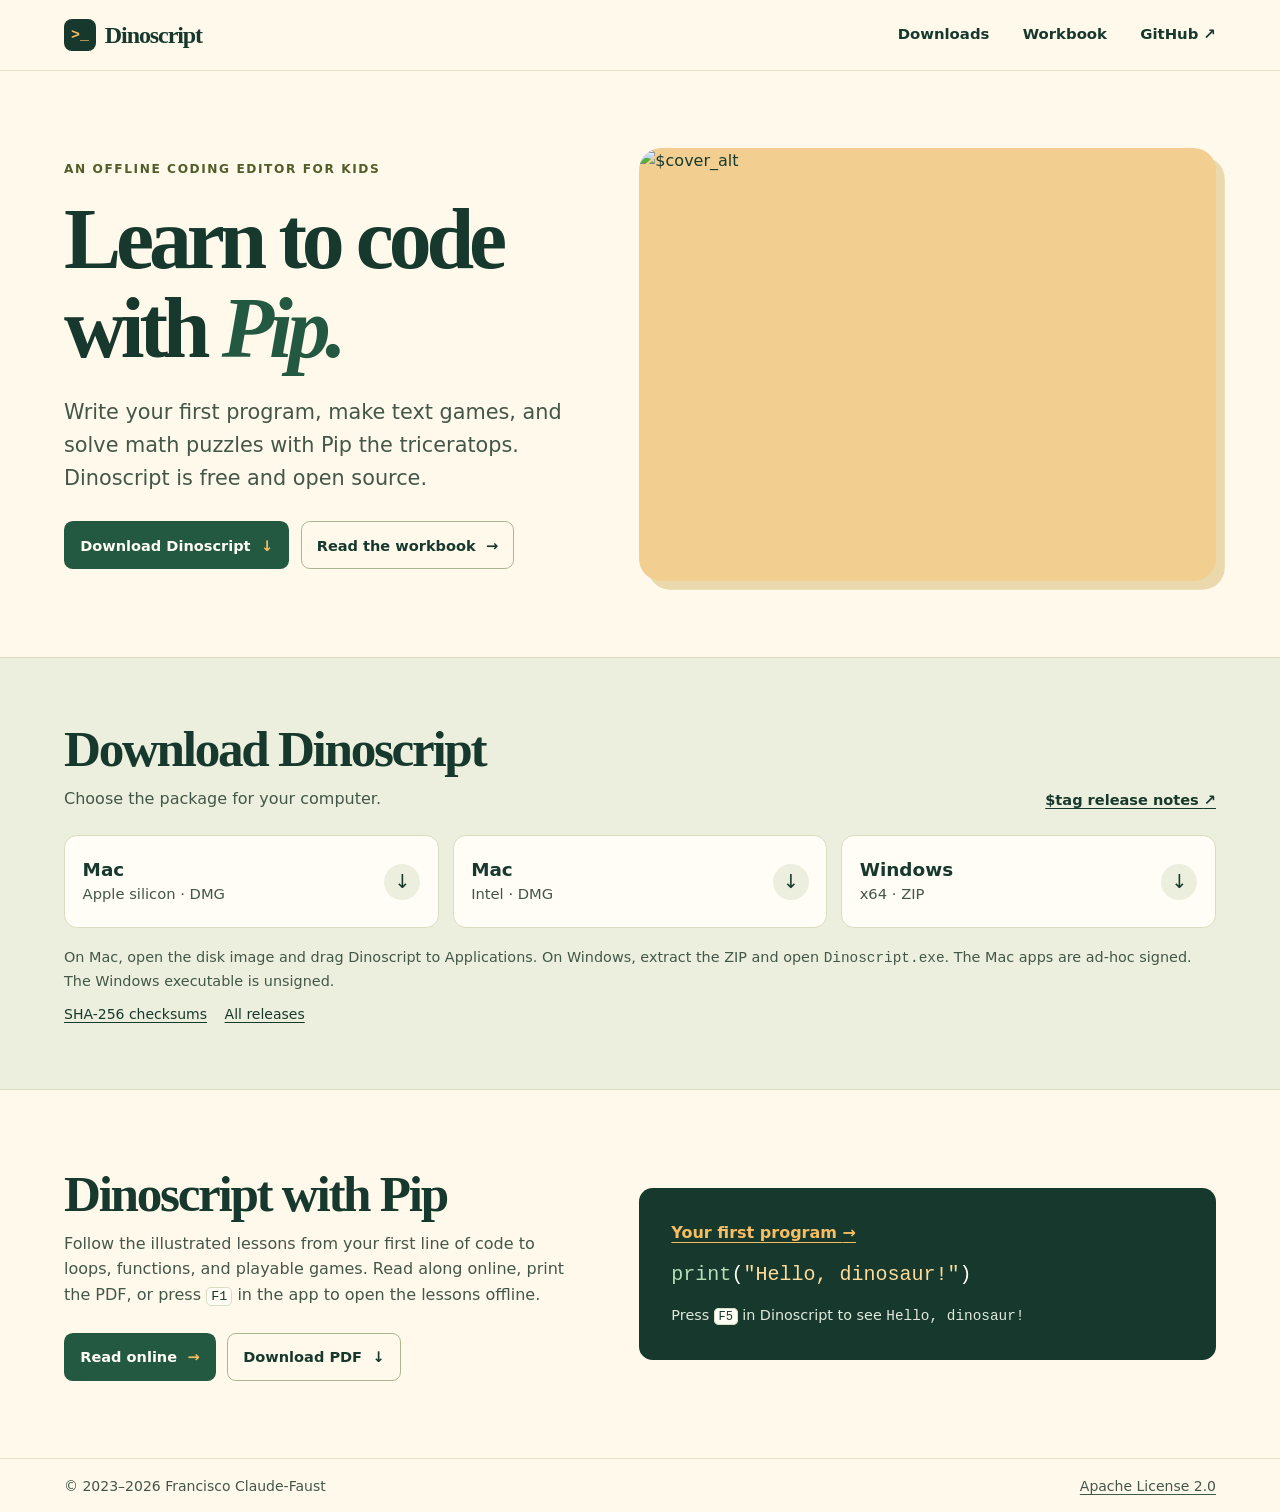
==== site/index.html @ 9e8aabbc "Add Dinoscript landing page and release deployment" ====
<!doctype html>
<html lang="en">
<head>
  <meta charset="utf-8">
  <meta name="viewport" content="width=device-width, initial-scale=1">
  <meta name="description" content="Dinoscript is a free offline coding editor for kids. Write your first program, make text games, and solve math puzzles with Pip the triceratops.">
  <link rel="canonical" href="https://dinoscript.org/">
  <link rel="stylesheet" href="styles.css">
  <script defer src="https://analytics.recoded.cl/script.js" data-website-id="cc0f3635-1173-4e50-9c45-3c2bdd2c339b"></script>
  <title>Dinoscript · Learn to code with Pip</title>
</head>
<body>
  <a class="skip-link" href="#main">Skip to content</a>
  <header class="site-header">
    <div class="wrap header-inner">
      <a class="brand" href="./"><span class="brand-mark" aria-hidden="true">&gt;_</span> Dinoscript</a>
      <nav aria-label="Main navigation">
        <a href="#downloads">Downloads</a>
        <a href="workbook.html">Workbook</a>
        <a href="$repository">GitHub <span aria-hidden="true">↗</span></a>
      </nav>
    </div>
  </header>

  <main id="main">
    <section class="wrap hero" aria-labelledby="hero-title">
      <div>
        <p class="eyebrow">An offline coding editor for kids</p>
        <h1 id="hero-title">Learn to code<br>with <em>Pip.</em></h1>
        <p class="intro">Write your first program, make text games, and solve math puzzles with Pip the triceratops. Dinoscript is free and open source.</p>
        <div class="actions">
          <a class="button primary" href="#downloads">Download Dinoscript <span aria-hidden="true">↓</span></a>
          <a class="button secondary" href="workbook.html">Read the workbook <span aria-hidden="true">→</span></a>
        </div>
      </div>
      <img class="hero-art" src="$cover" alt="$cover_alt" width="$cover_width" height="$cover_height" fetchpriority="high">
    </section>

    <section class="download-section" id="downloads" aria-labelledby="download-title">
      <div class="wrap">
        <div class="section-heading">
          <div>
            <h2 id="download-title">Download Dinoscript</h2>
            <p>Choose the package for your computer.</p>
          </div>
          <a class="release-link" href="$release">$tag release notes <span aria-hidden="true">↗</span></a>
        </div>
        <ul class="downloads">
          <li>
            <a class="download-card" href="$download/Dinoscript-arm64.dmg">
              <span><strong>Mac</strong><span class="platform">Apple silicon · DMG</span></span>
              <span class="download-icon" aria-hidden="true">↓</span>
            </a>
          </li>
          <li>
            <a class="download-card" href="$download/Dinoscript-amd64.dmg">
              <span><strong>Mac</strong><span class="platform">Intel · DMG</span></span>
              <span class="download-icon" aria-hidden="true">↓</span>
            </a>
          </li>
          <li>
            <a class="download-card" href="$download/Dinoscript-Windows-x64.zip">
              <span><strong>Windows</strong><span class="platform">x64 · ZIP</span></span>
              <span class="download-icon" aria-hidden="true">↓</span>
            </a>
          </li>
        </ul>
        <p class="install-help">On Mac, open the disk image and drag Dinoscript to Applications. On Windows, extract the ZIP and open <code>Dinoscript.exe</code>. The Mac apps are ad-hoc signed. The Windows executable is unsigned.</p>
        <p class="download-meta"><a href="$download/SHA256SUMS">SHA-256 checksums</a> <a href="$repository/releases">All releases</a></p>
      </div>
    </section>

    <section class="wrap learn-section" aria-labelledby="learn-title">
      <div>
        <h2 id="learn-title">Dinoscript with Pip</h2>
        <p>Follow the illustrated lessons from your first line of code to loops, functions, and playable games. Read along online, print the PDF, or press <kbd>F1</kbd> in the app to open the lessons offline.</p>
        <div class="actions">
          <a class="button primary" href="workbook.html">Read online <span aria-hidden="true">→</span></a>
          <a class="button secondary" href="Dinoscript-with-Pip.pdf" download>Download PDF <span aria-hidden="true">↓</span></a>
        </div>
      </div>
      <div class="code-example">
        <a href="workbook.html#lesson-1">Your first program <span aria-hidden="true">→</span></a>
        <pre><code><span class="syntax-name">print</span>(<span class="syntax-string">"Hello, dinosaur!"</span>)</code></pre>
        <p>Press <kbd>F5</kbd> in Dinoscript to see <samp>Hello, dinosaur!</samp></p>
      </div>
    </section>
  </main>

  <footer class="site-footer">
    <div class="wrap footer-inner">
      <span>© 2023–2026 Francisco Claude-Faust</span>
      <a href="$repository/blob/$tag/LICENSE">Apache License 2.0</a>
    </div>
  </footer>
</body>
</html>
---- site/styles.css ----
:root {
  color-scheme: light;
  --paper: #fff9ec;
  --white: #fffdf6;
  --ink: #17392d;
  --muted: #435749;
  --green: #245941;
  --leaf: #515e29;
  --tint: #ecefdd;
  --border: #d7ddc0;
  --gold: #f6bd62;
  --mono: ui-monospace, SFMono-Regular, Consolas, monospace;
  --display: Georgia, serif;
  font-family: system-ui, sans-serif;
  color: var(--ink);
  background: var(--paper);
  line-height: 1.6;
}

*, *::before, *::after { box-sizing: border-box; }
body { margin: 0; }
img { display: block; max-width: 100%; height: auto; }
a { color: inherit; text-underline-offset: 0.22em; }
a:hover { text-decoration-thickness: 2px; }
:focus-visible { outline: 3px solid #a74722; outline-offset: 4px; }
[id] { scroll-margin-top: 1.5rem; }

h1, h2, h3, p { margin: 0; }
h1, h2, h3 { font-family: var(--display); line-height: 1.04; }
h1 { font-size: clamp(3.1rem, 6.7vw, 6.15rem); letter-spacing: -0.06em; }
h2 { font-size: clamp(2.1rem, 4vw, 3.3rem); letter-spacing: -0.045em; }
h3 { font-size: clamp(1.65rem, 3vw, 2.35rem); letter-spacing: -0.035em; }
h1 em { color: var(--green); }
code, kbd, samp { font-family: var(--mono); }
kbd {
  background: var(--white);
  color: var(--ink);
  border: 1px solid var(--border);
  border-radius: 0.3rem;
  padding: 0.08em 0.3em;
  font-size: 0.84em;
}

.wrap { width: min(100% - 4rem, 72rem); margin-inline: auto; }
.skip-link {
  position: fixed;
  z-index: 2;
  top: 0.75rem;
  inset-inline-start: 0.75rem;
  background: var(--white);
  padding: 0.65rem 1rem;
  transform: translateY(-200%);
}
.skip-link:focus { transform: translateY(0); }

.site-header { border-bottom: 1px solid #e9dfcb; }
.header-inner, .footer-inner {
  display: flex;
  flex-wrap: wrap;
  justify-content: space-between;
  align-items: center;
  gap: 0.65rem 1.25rem;
  padding-block: 1rem;
}
.brand {
  display: inline-flex;
  gap: 0.55rem;
  align-items: center;
  font-family: var(--display);
  font-size: 1.5rem;
  font-weight: 700;
  letter-spacing: -0.045em;
  text-decoration: none;
}
.brand-mark {
  display: grid;
  place-items: center;
  width: 2rem;
  height: 2rem;
  border-radius: 0.5rem;
  color: var(--gold);
  background: var(--ink);
  font: 700 0.93rem var(--mono);
  letter-spacing: 0;
}
.header-inner nav {
  display: flex;
  flex-wrap: wrap;
  align-items: center;
  gap: 0.25rem clamp(1rem, 2.6vw, 2.2rem);
  font-size: 0.93rem;
  font-weight: 650;
}
.header-inner nav a { padding-block: 0.35rem; text-decoration: none; }
.header-inner nav a:hover, .header-inner nav [aria-current] { text-decoration: underline; }

.hero, .learn-section {
  display: grid;
  grid-template-columns: minmax(0, 0.94fr) minmax(0, 1.06fr);
  align-items: center;
  gap: clamp(2.25rem, 5vw, 5rem);
  padding-block: clamp(3.2rem, 6vw, 5.4rem);
}
.eyebrow {
  margin-bottom: 1rem;
  color: var(--leaf);
  font-size: 0.76rem;
  font-weight: 750;
  letter-spacing: 0.13em;
  text-transform: uppercase;
}
.intro {
  max-width: 38ch;
  margin-top: 1.4rem;
  color: var(--muted);
  font-size: clamp(1.08rem, 1.75vw, 1.3rem);
}
.hero-art {
  width: 100%;
  aspect-ratio: 4 / 3;
  object-fit: cover;
  border-radius: 1.4rem;
  background: #f2ce91;
  box-shadow: 0.55rem 0.55rem #ead9ac;
}

.actions { display: flex; flex-wrap: wrap; gap: 0.7rem; margin-top: 1.6rem; }
.button {
  display: inline-flex;
  align-items: center;
  justify-content: space-between;
  gap: 0.65rem;
  min-height: 3rem;
  border: 1px solid transparent;
  border-radius: 0.55rem;
  padding: 0.6rem 0.95rem;
  font-size: 0.91rem;
  font-weight: 700;
  text-decoration: none;
}
.primary { color: var(--white); background: var(--green); }
.primary:hover { background: var(--ink); }
.primary span { color: var(--gold); }
.secondary { border-color: #aab692; }
.secondary:hover { background: var(--tint); }

.download-section {
  background: var(--tint);
  border-block: 1px solid var(--border);
  padding-block: clamp(2.75rem, 5vw, 4rem);
}
.section-heading {
  display: flex;
  flex-wrap: wrap;
  justify-content: space-between;
  align-items: end;
  gap: 0.7rem 1rem;
}
.section-heading p, .learn-section p { color: var(--muted); margin-top: 0.65rem; }
.release-link { font-weight: 650; font-size: 0.91rem; }
.downloads {
  display: grid;
  grid-template-columns: repeat(3, minmax(0, 1fr));
  gap: 0.85rem;
  list-style: none;
  padding: 0;
  margin: 1.45rem 0 0;
}
.download-card {
  display: flex;
  justify-content: space-between;
  align-items: center;
  gap: 0.5rem;
  height: 100%;
  min-height: 5.85rem;
  padding: 0.9rem 1.1rem;
  border: 1px solid var(--border);
  border-radius: 0.8rem;
  background: var(--white);
  text-decoration: none;
}
.download-card:hover { border-color: var(--green); }
.download-card strong { display: block; font-size: 1.15rem; line-height: 1.3; }
.platform { display: block; color: var(--muted); font-size: 0.92rem; }
.download-icon {
  display: grid;
  place-items: center;
  flex: 0 0 2.25rem;
  height: 2.25rem;
  background: var(--tint);
  border-radius: 50%;
  font-size: 1.2rem;
  line-height: 1;
}
.download-card:hover .download-icon { background: var(--green); color: var(--white); }
.install-help { color: var(--muted); margin-top: 1.1rem; font-size: 0.9rem; }
.download-meta { display: flex; flex-wrap: wrap; gap: 0.4rem 1.1rem; margin-top: 0.6rem; font-size: 0.875rem; }

.learn-section > div > p { max-width: 56ch; }
.code-example, .lesson pre {
  background: var(--ink);
  color: var(--white);
  border-radius: 0.85rem;
}
.code-example { padding: clamp(1.1rem, 3vw, 2rem); }
.code-example > a { color: var(--gold); font-weight: 650; }
pre { white-space: pre-wrap; overflow-wrap: anywhere; }
.code-example pre { margin: 0.8rem 0; font-size: clamp(0.9rem, 2vw, 1.25rem); }
.code-example p { color: #e0e9dc; font-size: 0.9rem; }
.syntax-name { color: #b4dfb7; }
.syntax-string { color: #ffdb99; }

.workbook { padding-block: clamp(2.75rem, 6vw, 5rem); }
.workbook-intro { border-bottom: 1px solid var(--border); padding-bottom: 2.2rem; }
.workbook-intro h1 { font-size: clamp(3rem, 6vw, 5.6rem); }
.workbook-intro .intro { max-width: 60ch; }
.workbook-intro .intro + p { color: var(--muted); margin-top: 0.55rem; }
.workbook-layout {
  display: grid;
  grid-template-columns: minmax(0, 15.5rem) minmax(0, 45rem);
  align-items: start;
  gap: clamp(2rem, 6vw, 5rem);
  padding-top: 2rem;
}
.contents { border-radius: 0.85rem; padding: 1.2rem; background: var(--tint); font-size: 0.9rem; }
.contents h2 { font-size: 1.55rem; }
.contents h3 { margin-top: 1rem; font: 750 1em system-ui, sans-serif; }
.contents ol { padding-inline-start: 1.4rem; margin: 0.3rem 0 0; }
.contents li + li { margin-top: 0.25rem; }
.pip-quote {
  border-inline-start: 0.25rem solid var(--gold);
  padding: 0.7rem 1rem;
  color: var(--muted);
  background: var(--white);
}
.chapter { margin-top: 2.6rem; }
.lesson { margin-top: 1.6rem; padding-block: 1.65rem; border-top: 1px solid var(--border); }
.lesson p, .lesson pre, .lesson details, .lesson img { margin-top: 0.85rem; }
.lesson pre { margin-bottom: 0; padding: 1rem; font-size: 0.9rem; }
.lesson img { border-radius: 0.8rem; }
.lesson details { border: 1px solid var(--border); border-radius: 0.65rem; padding: 0.6rem 1rem; }
.lesson summary { cursor: pointer; font-weight: 700; }
.lesson details pre { margin-bottom: 0.3rem; }
.chapter .contents-link { display: inline-block; font-size: 0.9rem; font-weight: 650; }

.site-footer { border-top: 1px solid #e9dfcb; color: var(--muted); font-size: 0.875rem; }

@media (max-width: 52rem) {
  .hero, .learn-section, .workbook-layout { grid-template-columns: minmax(0, 1fr); }
  .hero-art { aspect-ratio: 3 / 2; }
}

@media (max-width: 38rem) {
  .wrap { width: calc(100% - 2rem); }
  .header-inner { align-items: start; flex-direction: column; }
  .downloads { grid-template-columns: minmax(0, 1fr); }
  .download-card { min-height: 4.5rem; }
}
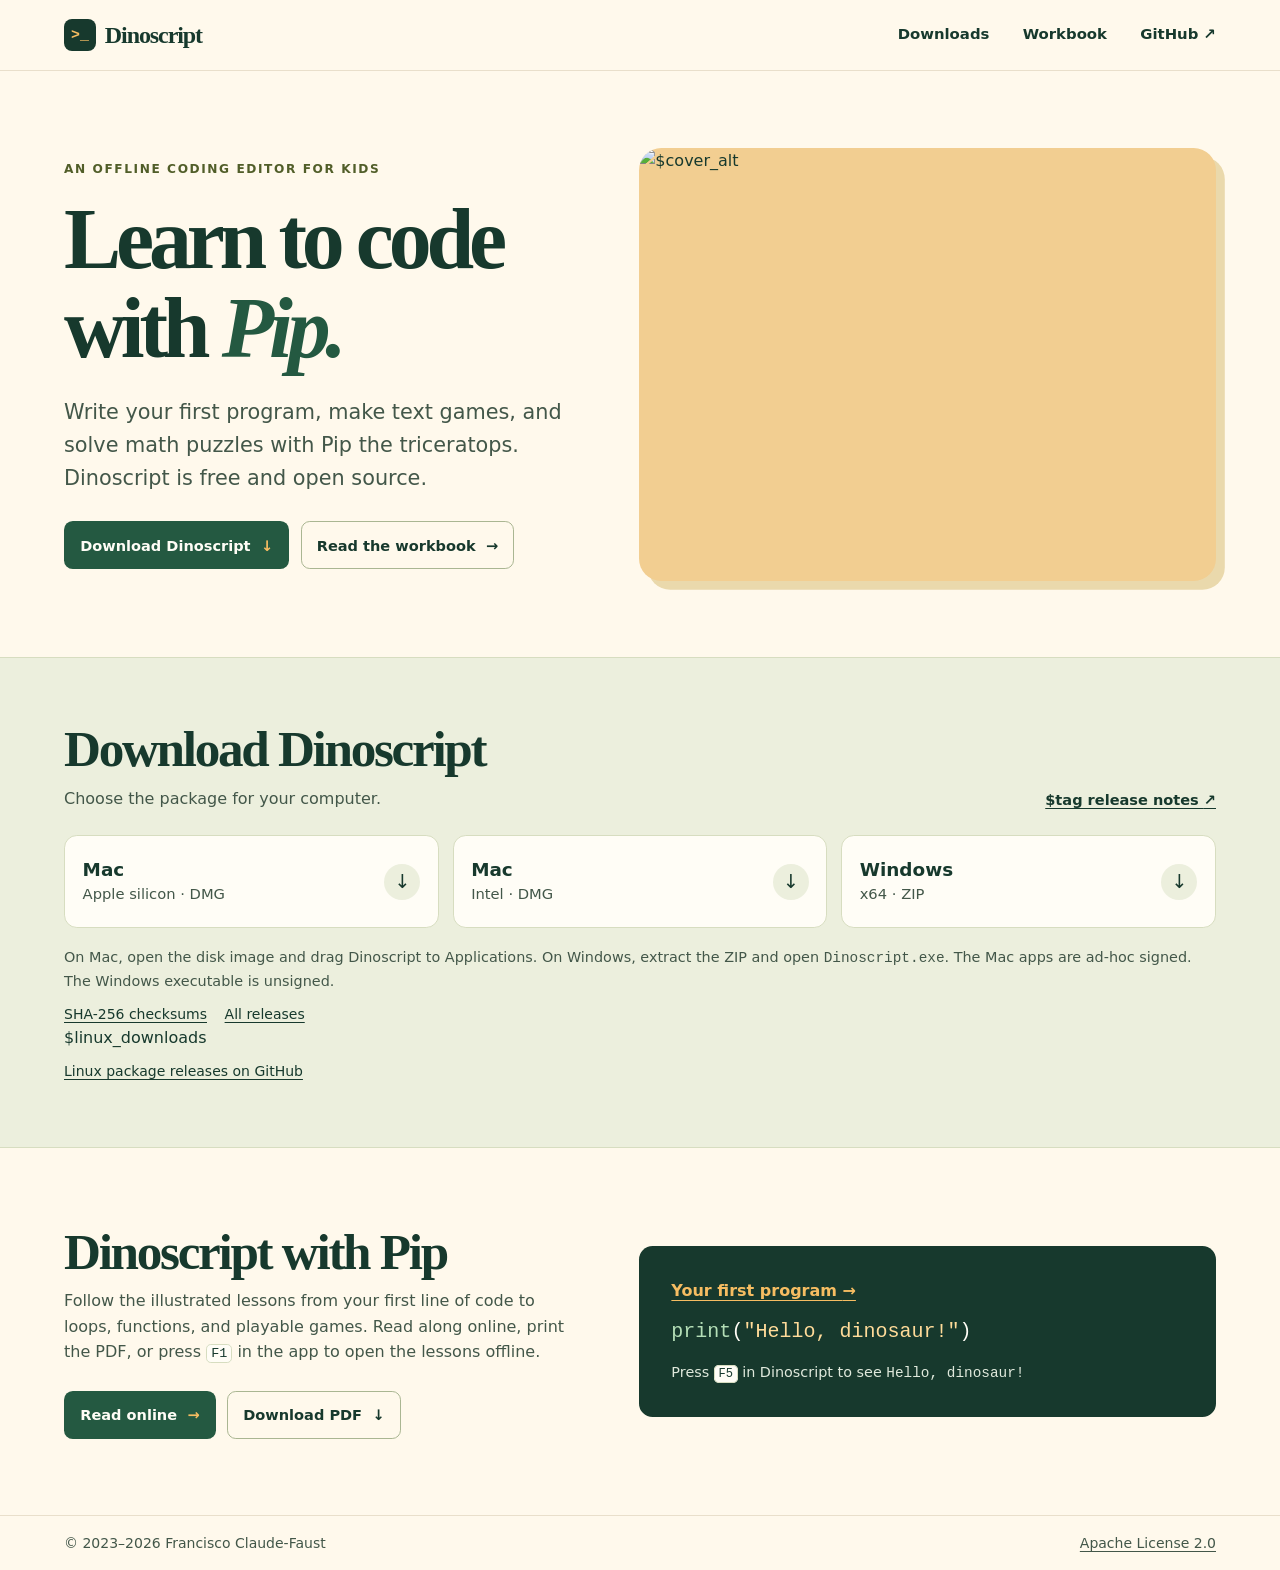
==== commit b6ec7c5f: "Add Linux package downloads to dinoscript.org" ====
--- a/site/index.html
+++ b/site/index.html
@@ -67,6 +67,8 @@
         </ul>
         <p class="install-help">On Mac, open the disk image and drag Dinoscript to Applications. On Windows, extract the ZIP and open <code>Dinoscript.exe</code>. The Mac apps are ad-hoc signed. The Windows executable is unsigned.</p>
         <p class="download-meta"><a href="$download/SHA256SUMS">SHA-256 checksums</a> <a href="$repository/releases">All releases</a></p>
+        $linux_downloads
+        <p class="download-meta"><a href="$linux_releases">Linux package releases on GitHub</a></p>
       </div>
     </section>
 
--- a/site/styles.css
+++ b/site/styles.css
@@ -195,6 +195,15 @@
 .download-card:hover .download-icon { background: var(--green); color: var(--white); }
 .install-help { color: var(--muted); margin-top: 1.1rem; font-size: 0.9rem; }
 .download-meta { display: flex; flex-wrap: wrap; gap: 0.4rem 1.1rem; margin-top: 0.6rem; font-size: 0.875rem; }
+.linux-downloads { margin-top: 2rem; }
+.linux-card {
+  padding: 0.9rem 1.1rem;
+  border: 1px solid var(--border);
+  border-radius: 0.8rem;
+  background: var(--white);
+}
+.linux-card a { display: inline-block; margin: 0.5rem 0.9rem 0.5rem 0; font-weight: 650; }
+.linux-card code { display: block; overflow-wrap: anywhere; font-size: 0.82rem; }
 
 .learn-section > div > p { max-width: 56ch; }
 .code-example, .lesson pre {
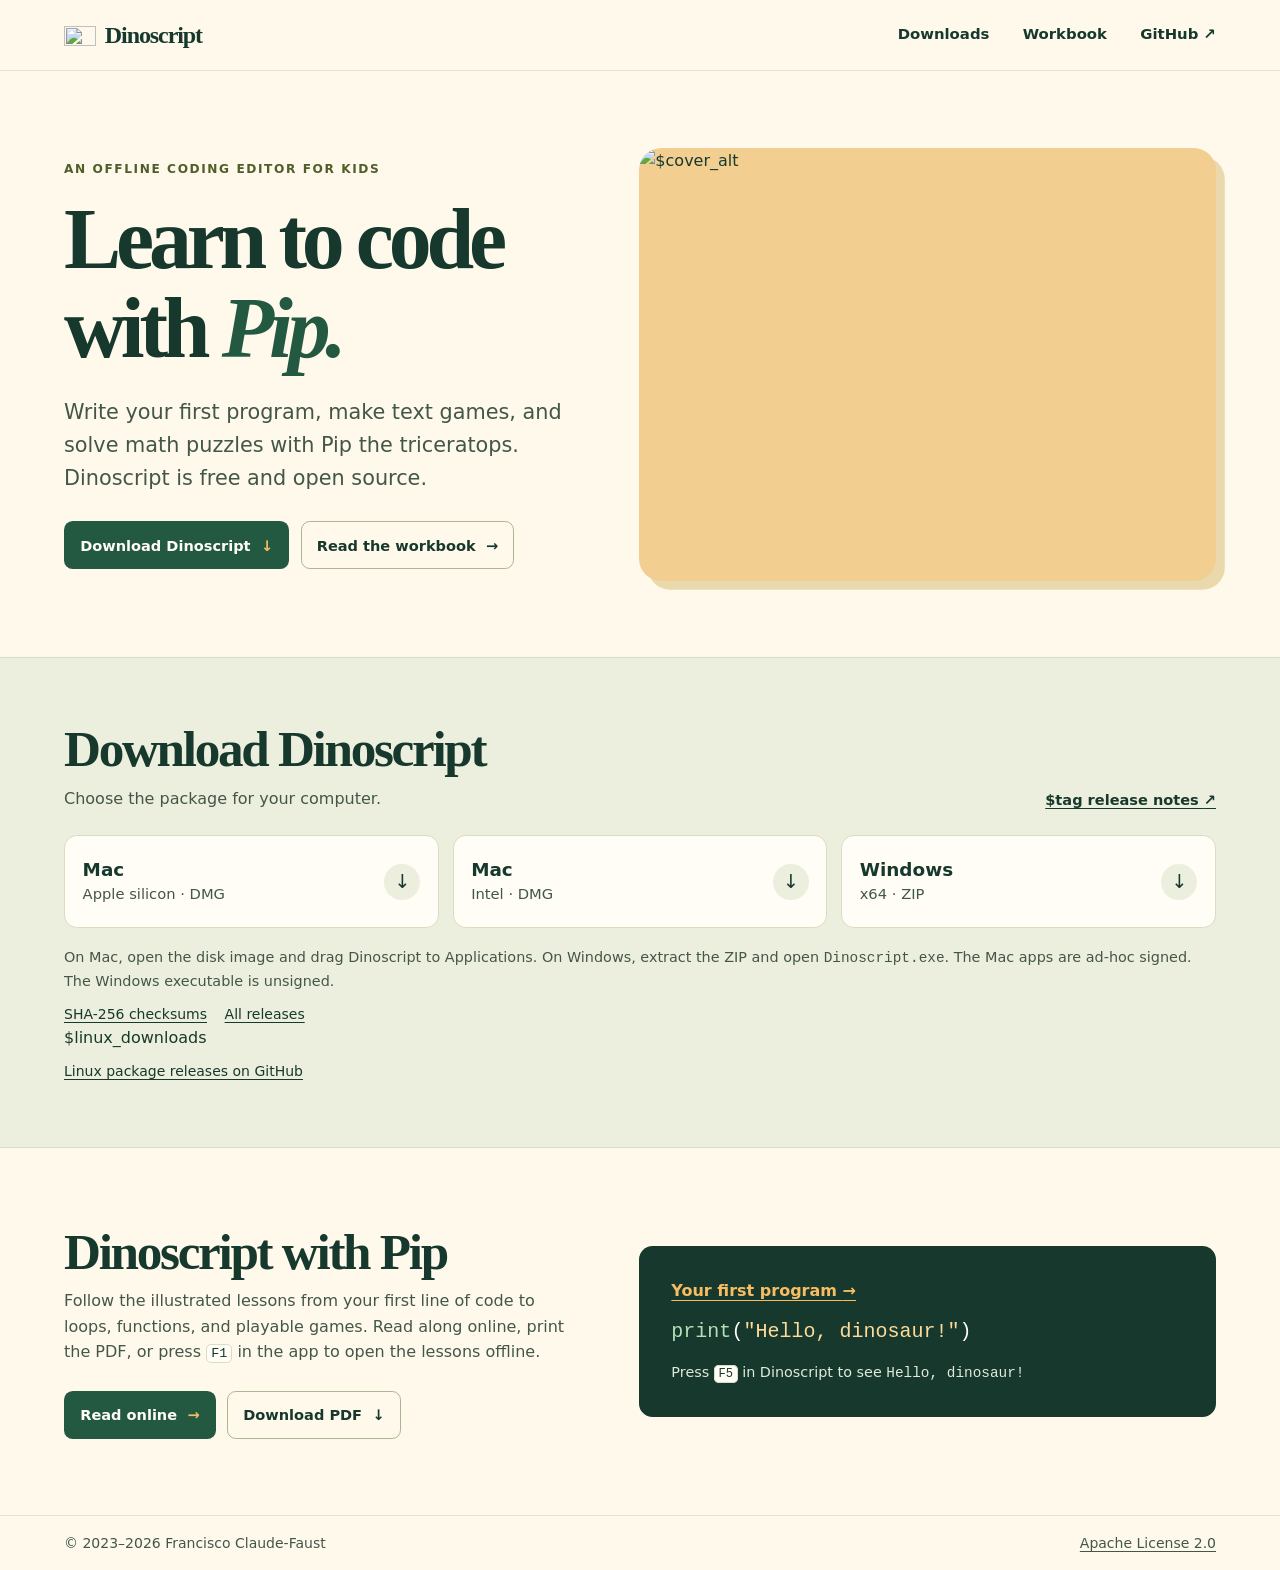
==== commit a1f3f67c: "Use Pip in the Dinoscript site header" ====
--- a/site/index.html
+++ b/site/index.html
@@ -6,6 +6,7 @@
   <meta name="description" content="Dinoscript is a free offline coding editor for kids. Write your first program, make text games, and solve math puzzles with Pip the triceratops.">
   <link rel="canonical" href="https://dinoscript.org/">
   <link rel="stylesheet" href="styles.css">
+  <script defer src="linux-downloads.js"></script>
   <script defer src="https://analytics.recoded.cl/script.js" data-website-id="cc0f3635-1173-4e50-9c45-3c2bdd2c339b"></script>
   <title>Dinoscript · Learn to code with Pip</title>
 </head>
@@ -13,7 +14,7 @@
   <a class="skip-link" href="#main">Skip to content</a>
   <header class="site-header">
     <div class="wrap header-inner">
-      <a class="brand" href="./"><span class="brand-mark" aria-hidden="true">&gt;_</span> Dinoscript</a>
+      <a class="brand" href="./"><img class="brand-mark" src="pip.png" width="32" height="32" alt=""> Dinoscript</a>
       <nav aria-label="Main navigation">
         <a href="#downloads">Downloads</a>
         <a href="workbook.html">Workbook</a>
--- a/site/styles.css
+++ b/site/styles.css
@@ -72,17 +72,7 @@
   letter-spacing: -0.045em;
   text-decoration: none;
 }
-.brand-mark {
-  display: grid;
-  place-items: center;
-  width: 2rem;
-  height: 2rem;
-  border-radius: 0.5rem;
-  color: var(--gold);
-  background: var(--ink);
-  font: 700 0.93rem var(--mono);
-  letter-spacing: 0;
-}
+.brand-mark { width: 2rem; }
 .header-inner nav {
   display: flex;
   flex-wrap: wrap;
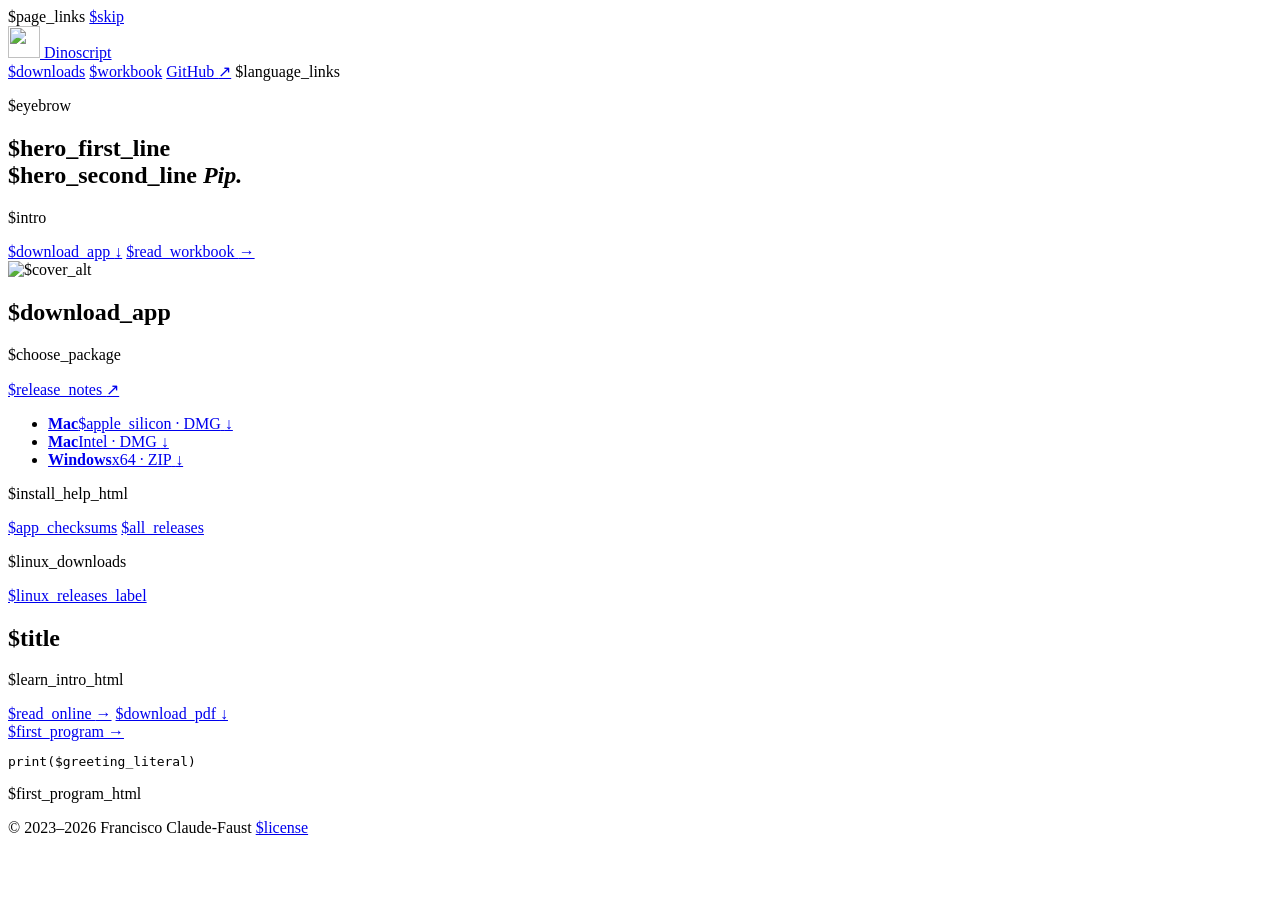
==== commit c96b08ce: "Add Chilean Spanish to Dinoscript and its website" ====
--- a/site/index.html
+++ b/site/index.html
@@ -1,24 +1,25 @@
 <!doctype html>
-<html lang="en">
+<html lang="$language">
 <head>
   <meta charset="utf-8">
   <meta name="viewport" content="width=device-width, initial-scale=1">
-  <meta name="description" content="Dinoscript is a free offline coding editor for kids. Write your first program, make text games, and solve math puzzles with Pip the triceratops.">
-  <link rel="canonical" href="https://dinoscript.org/">
-  <link rel="stylesheet" href="styles.css">
-  <script defer src="linux-downloads.js"></script>
+  <meta name="description" content="$home_description">
+  $page_links
+  <link rel="stylesheet" href="${assets}styles.css">
+  <script defer src="${assets}linux-downloads.js"></script>
   <script defer src="https://analytics.recoded.cl/script.js" data-website-id="cc0f3635-1173-4e50-9c45-3c2bdd2c339b"></script>
-  <title>Dinoscript · Learn to code with Pip</title>
+  <title>$home_title</title>
 </head>
 <body>
-  <a class="skip-link" href="#main">Skip to content</a>
+  <a class="skip-link" href="#main">$skip</a>
   <header class="site-header">
     <div class="wrap header-inner">
-      <a class="brand" href="./"><img class="brand-mark" src="pip.png" width="32" height="32" alt=""> Dinoscript</a>
-      <nav aria-label="Main navigation">
-        <a href="#downloads">Downloads</a>
-        <a href="workbook.html">Workbook</a>
+      <a class="brand" href="./"><img class="brand-mark" src="${assets}pip.png" width="32" height="32" alt=""> Dinoscript</a>
+      <nav aria-label="$main_navigation">
+        <a href="#downloads">$downloads</a>
+        <a href="workbook.html">$workbook</a>
         <a href="$repository">GitHub <span aria-hidden="true">↗</span></a>
+        $language_links
       </nav>
     </div>
   </header>
@@ -26,12 +27,12 @@
   <main id="main">
     <section class="wrap hero" aria-labelledby="hero-title">
       <div>
-        <p class="eyebrow">An offline coding editor for kids</p>
-        <h1 id="hero-title">Learn to code<br>with <em>Pip.</em></h1>
-        <p class="intro">Write your first program, make text games, and solve math puzzles with Pip the triceratops. Dinoscript is free and open source.</p>
+        <p class="eyebrow">$eyebrow</p>
+        <h1 id="hero-title">$hero_first_line<br>$hero_second_line <em>Pip.</em></h1>
+        <p class="intro">$intro</p>
         <div class="actions">
-          <a class="button primary" href="#downloads">Download Dinoscript <span aria-hidden="true">↓</span></a>
-          <a class="button secondary" href="workbook.html">Read the workbook <span aria-hidden="true">→</span></a>
+          <a class="button primary" href="#downloads">$download_app <span aria-hidden="true">↓</span></a>
+          <a class="button secondary" href="workbook.html">$read_workbook <span aria-hidden="true">→</span></a>
         </div>
       </div>
       <img class="hero-art" src="$cover" alt="$cover_alt" width="$cover_width" height="$cover_height" fetchpriority="high">
@@ -41,15 +42,15 @@
       <div class="wrap">
         <div class="section-heading">
           <div>
-            <h2 id="download-title">Download Dinoscript</h2>
-            <p>Choose the package for your computer.</p>
+            <h2 id="download-title">$download_app</h2>
+            <p>$choose_package</p>
           </div>
-          <a class="release-link" href="$release">$tag release notes <span aria-hidden="true">↗</span></a>
+          <a class="release-link" href="$release">$release_notes <span aria-hidden="true">↗</span></a>
         </div>
         <ul class="downloads">
           <li>
             <a class="download-card" href="$download/Dinoscript-arm64.dmg">
-              <span><strong>Mac</strong><span class="platform">Apple silicon · DMG</span></span>
+              <span><strong>Mac</strong><span class="platform">$apple_silicon · DMG</span></span>
               <span class="download-icon" aria-hidden="true">↓</span>
             </a>
           </li>
@@ -66,26 +67,26 @@
             </a>
           </li>
         </ul>
-        <p class="install-help">On Mac, open the disk image and drag Dinoscript to Applications. On Windows, extract the ZIP and open <code>Dinoscript.exe</code>. The Mac apps are ad-hoc signed. The Windows executable is unsigned.</p>
-        <p class="download-meta"><a href="$download/SHA256SUMS">SHA-256 checksums</a> <a href="$repository/releases">All releases</a></p>
+        <p class="install-help">$install_help_html</p>
+        <p class="download-meta"><a href="$download/SHA256SUMS">$app_checksums</a> <a href="$repository/releases">$all_releases</a></p>
         $linux_downloads
-        <p class="download-meta"><a href="$linux_releases">Linux package releases on GitHub</a></p>
+        <p class="download-meta"><a href="$linux_releases">$linux_releases_label</a></p>
       </div>
     </section>
 
     <section class="wrap learn-section" aria-labelledby="learn-title">
       <div>
-        <h2 id="learn-title">Dinoscript with Pip</h2>
-        <p>Follow the illustrated lessons from your first line of code to loops, functions, and playable games. Read along online, print the PDF, or press <kbd>F1</kbd> in the app to open the lessons offline.</p>
+        <h2 id="learn-title">$title</h2>
+        <p>$learn_intro_html</p>
         <div class="actions">
-          <a class="button primary" href="workbook.html">Read online <span aria-hidden="true">→</span></a>
-          <a class="button secondary" href="Dinoscript-with-Pip.pdf" download>Download PDF <span aria-hidden="true">↓</span></a>
+          <a class="button primary" href="workbook.html">$read_online <span aria-hidden="true">→</span></a>
+          <a class="button secondary" href="$pdf" download>$download_pdf <span aria-hidden="true">↓</span></a>
         </div>
       </div>
       <div class="code-example">
-        <a href="workbook.html#lesson-1">Your first program <span aria-hidden="true">→</span></a>
-        <pre><code><span class="syntax-name">print</span>(<span class="syntax-string">"Hello, dinosaur!"</span>)</code></pre>
-        <p>Press <kbd>F5</kbd> in Dinoscript to see <samp>Hello, dinosaur!</samp></p>
+        <a href="workbook.html#lesson-1">$first_program <span aria-hidden="true">→</span></a>
+        <pre><code><span class="syntax-name">print</span>(<span class="syntax-string">$greeting_literal</span>)</code></pre>
+        <p>$first_program_html</p>
       </div>
     </section>
   </main>
@@ -93,7 +94,7 @@
   <footer class="site-footer">
     <div class="wrap footer-inner">
       <span>© 2023–2026 Francisco Claude-Faust</span>
-      <a href="$repository/blob/$tag/LICENSE">Apache License 2.0</a>
+      <a href="$repository/blob/$tag/LICENSE">$license</a>
     </div>
   </footer>
 </body>
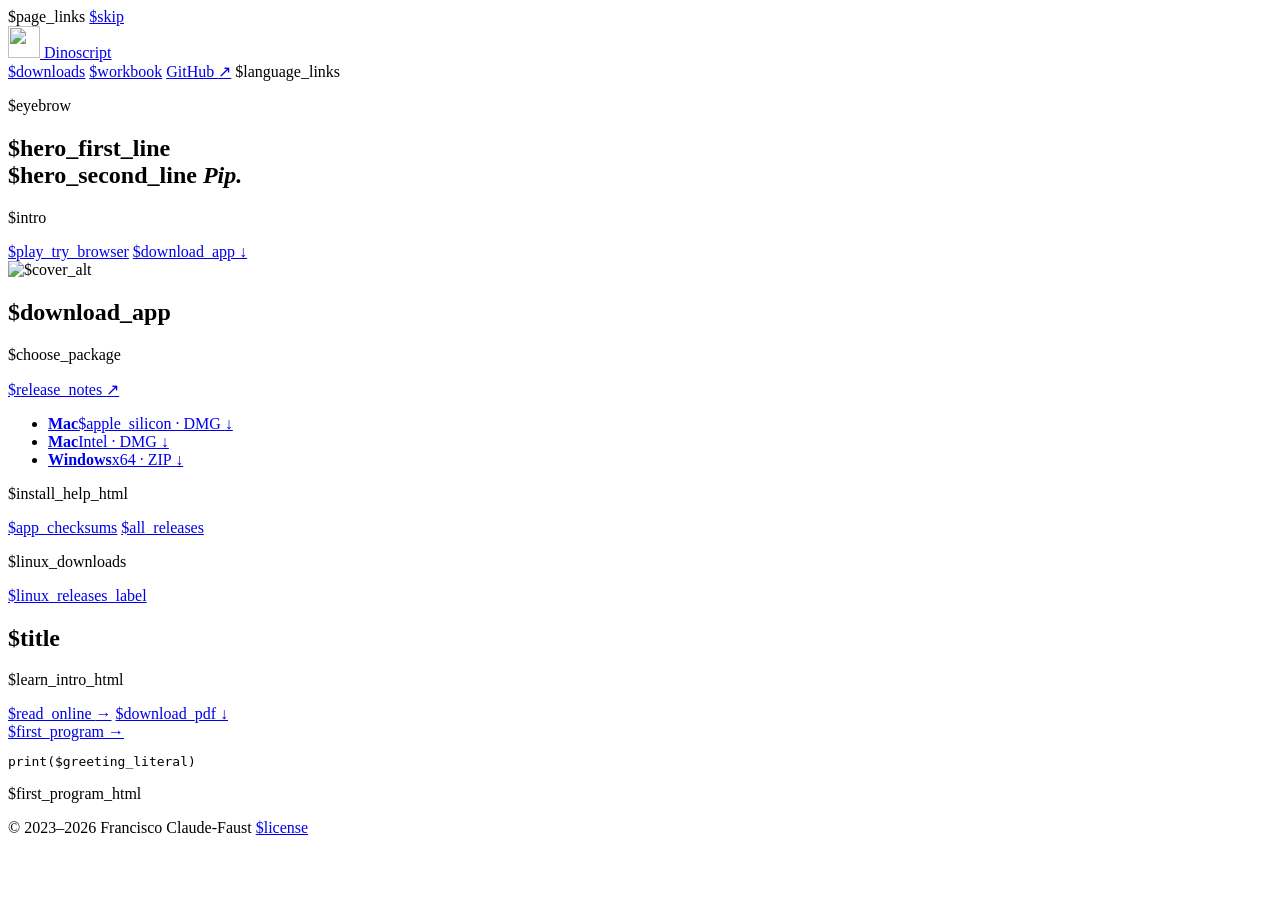
==== commit 8e495338: "Add the Dinoscript browser playground" ====
--- a/site/index.html
+++ b/site/index.html
@@ -31,8 +31,8 @@
         <h1 id="hero-title">$hero_first_line<br>$hero_second_line <em>Pip.</em></h1>
         <p class="intro">$intro</p>
         <div class="actions">
-          <a class="button primary" href="#downloads">$download_app <span aria-hidden="true">↓</span></a>
-          <a class="button secondary" href="workbook.html">$read_workbook <span aria-hidden="true">→</span></a>
+          <a class="button primary" href="play/">$play_try_browser</a>
+          <a class="button secondary" href="#downloads">$download_app <span aria-hidden="true">↓</span></a>
         </div>
       </div>
       <img class="hero-art" src="$cover" alt="$cover_alt" width="$cover_width" height="$cover_height" fetchpriority="high">
